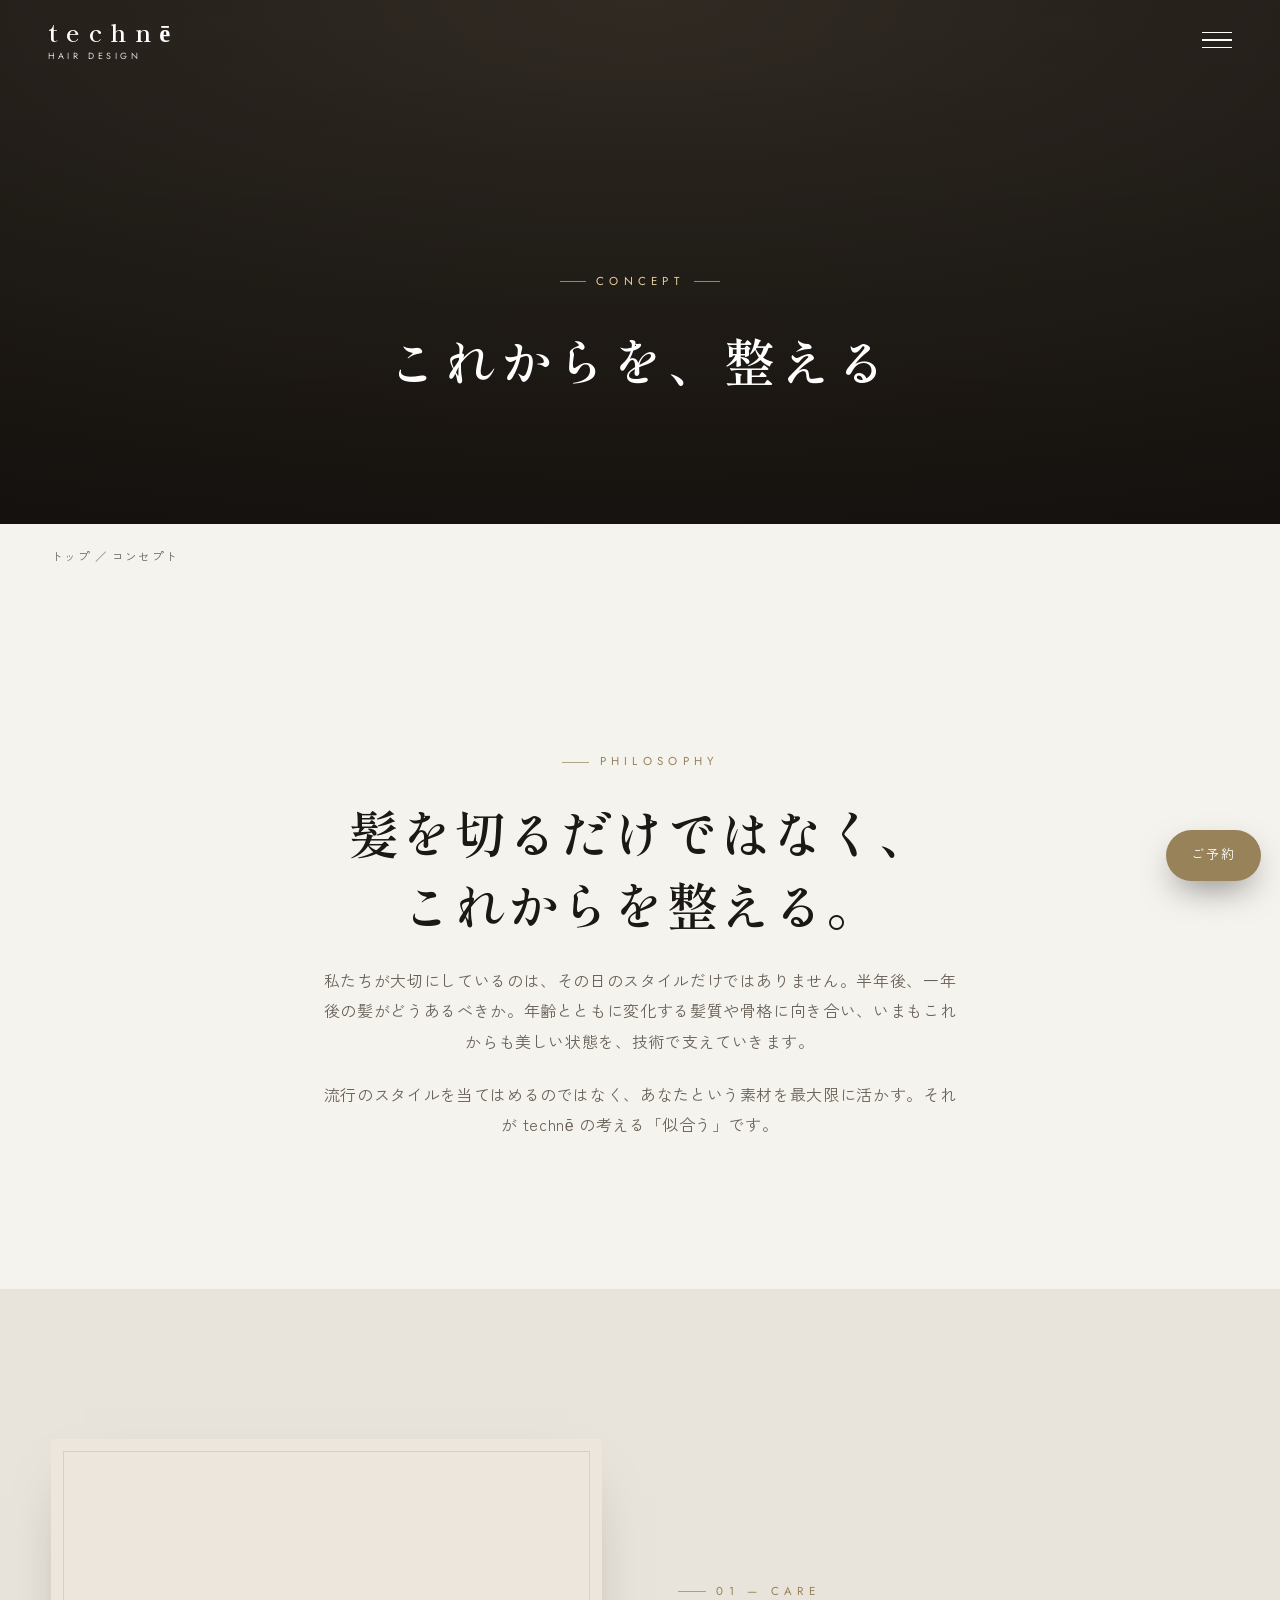
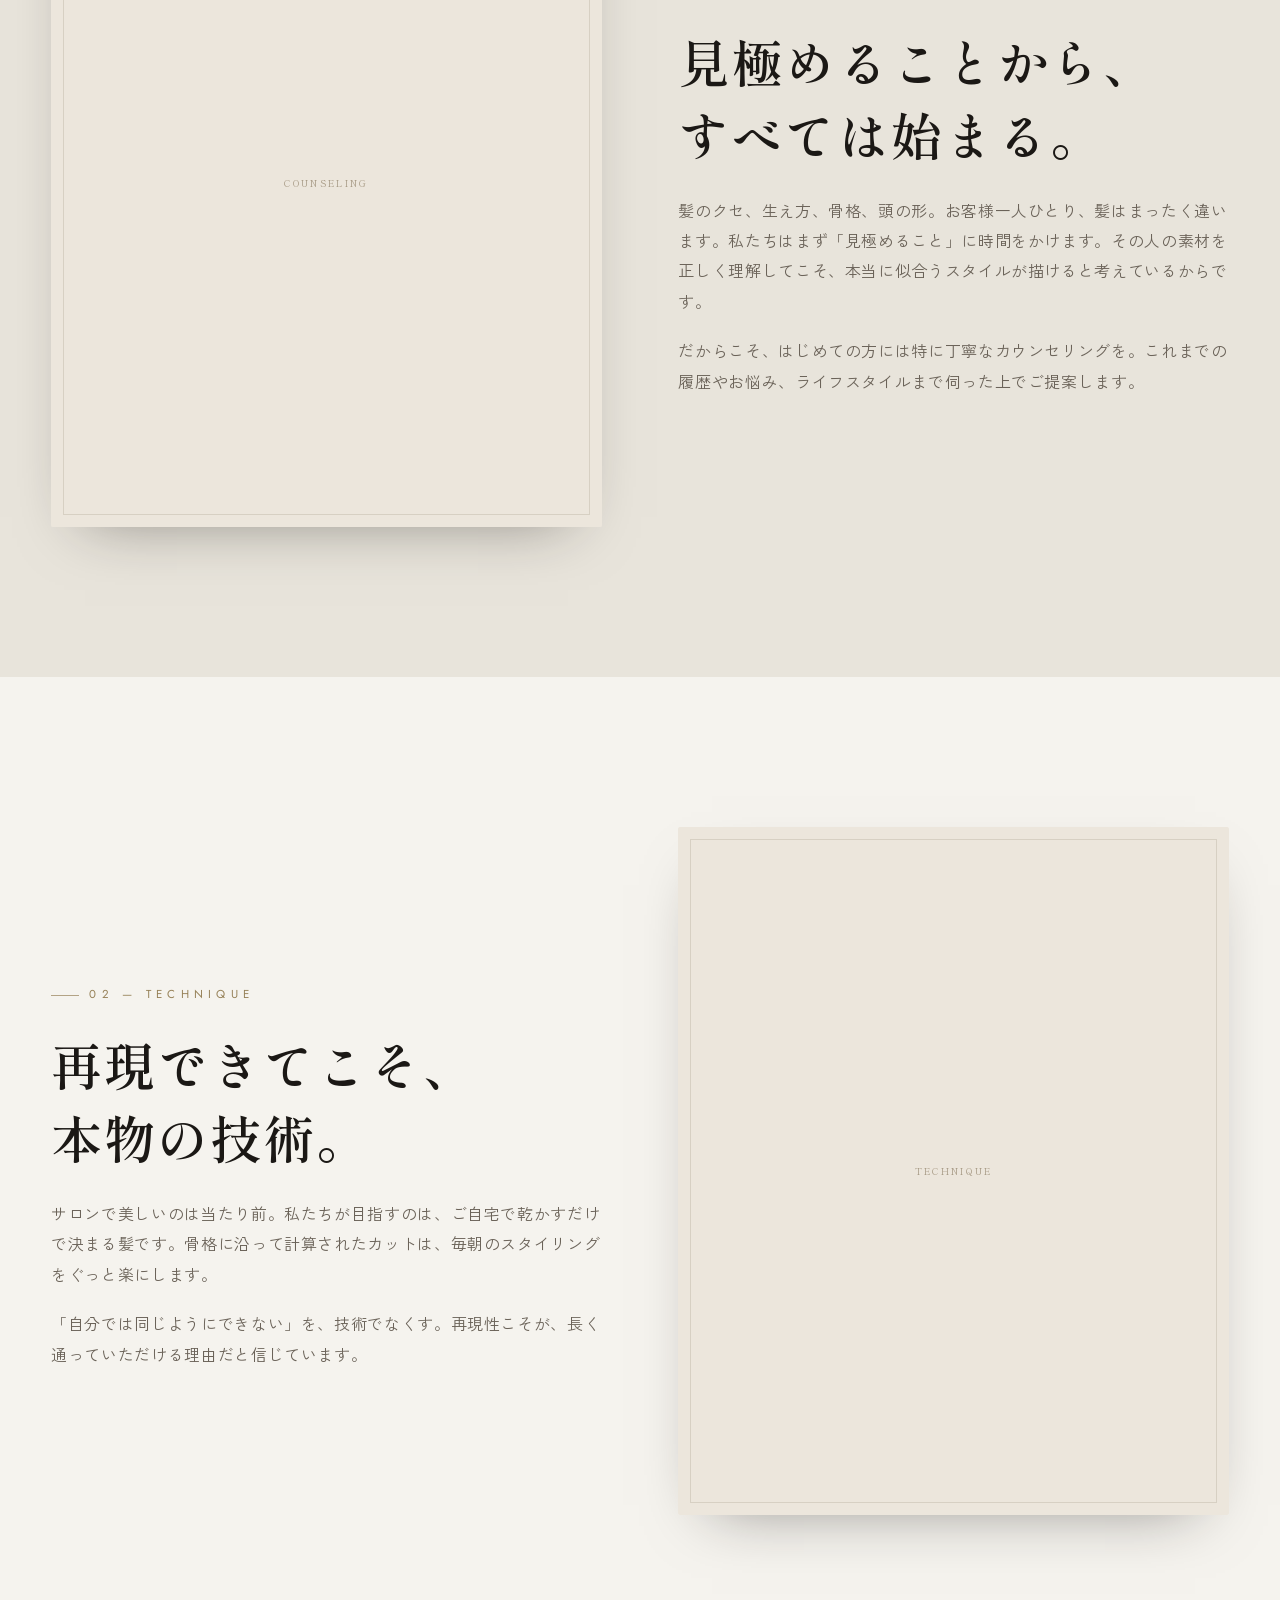
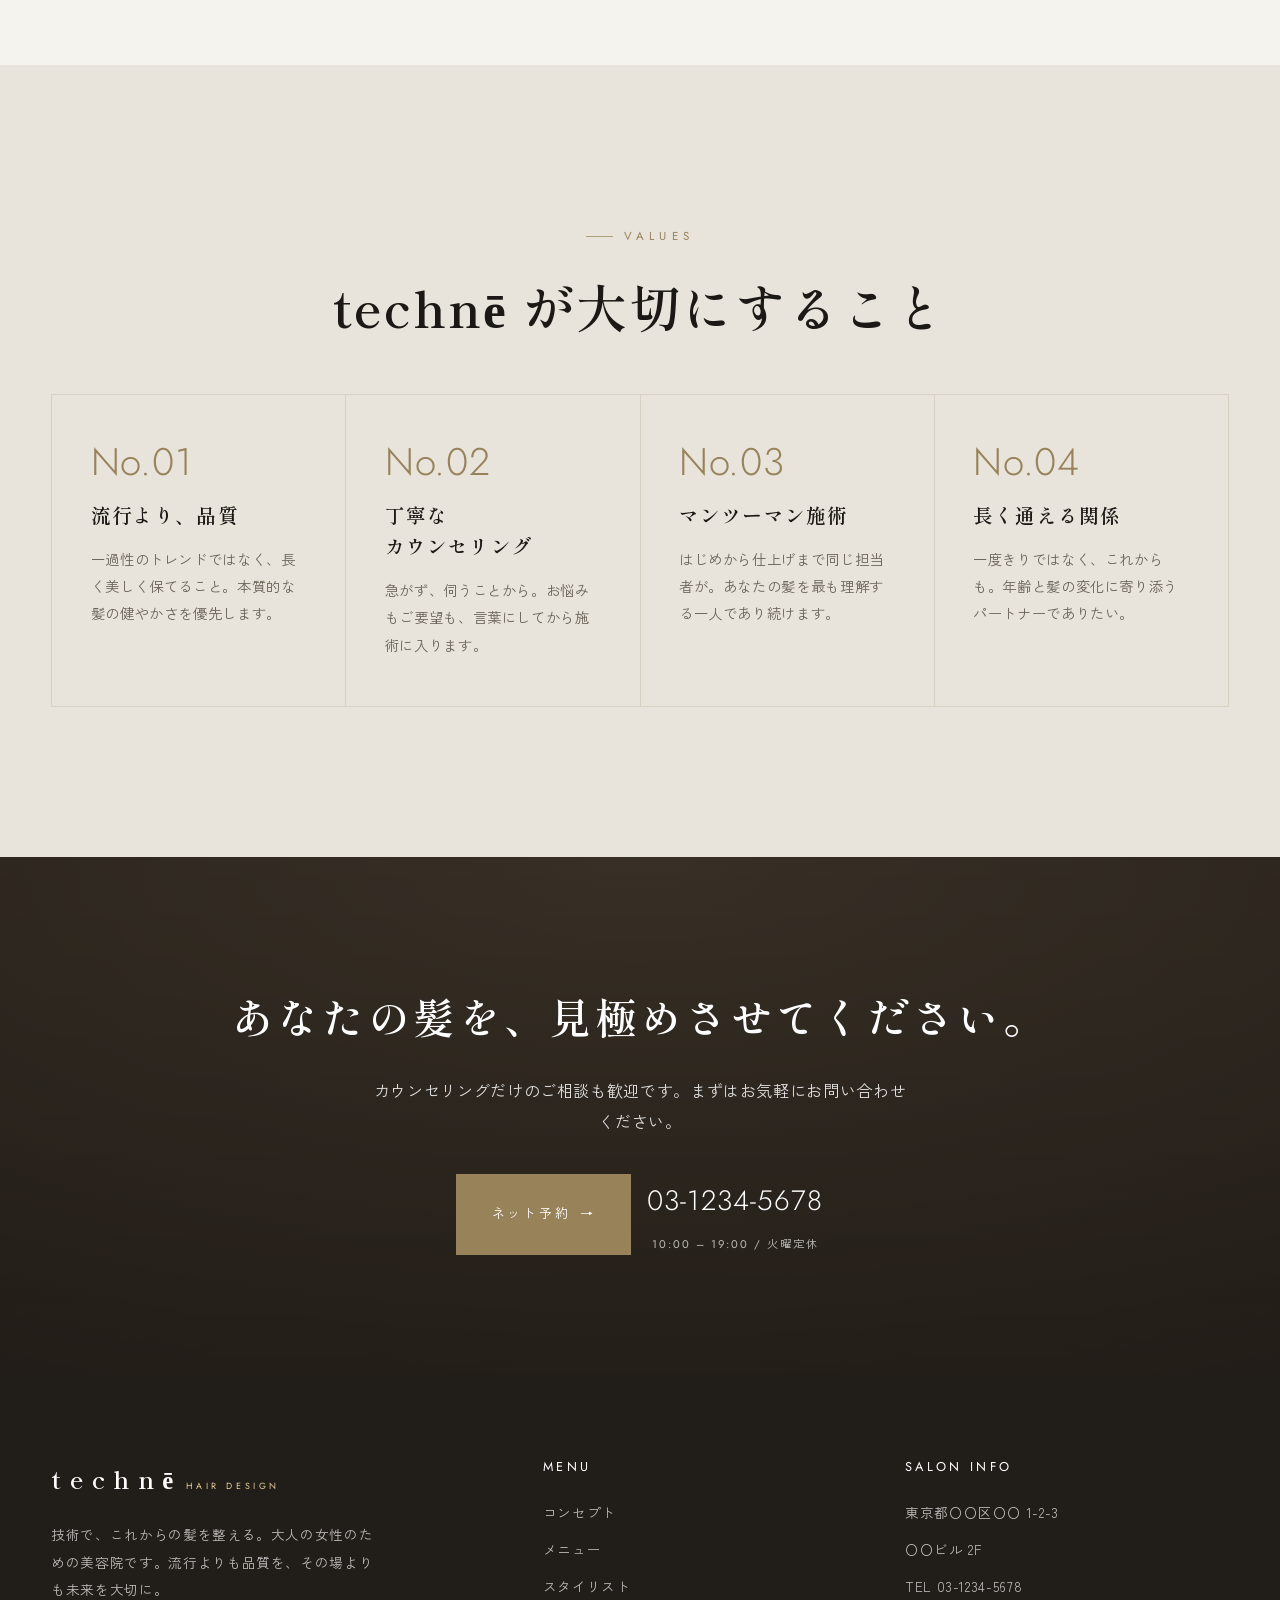
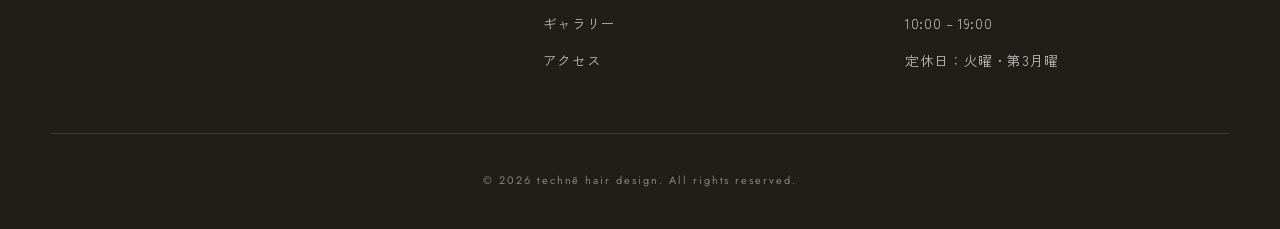
==== concept.html @ 29716462 "Initial commit: technē 美容院サイト（6ページ） - トップ/コンセプト/メニュー/スタイリスト/ギャラリー/アクセスの6ページ構成 - エディトリアル路線のデザイン（明朝×Jo" ====
<!DOCTYPE html>
<html lang="ja">
<head>
<meta charset="UTF-8">
<meta name="viewport" content="width=device-width, initial-scale=1">
<title>コンセプト｜technē</title>
<meta name="description" content="髪を切るだけではなく、これからを整える。technē（テクネ）のコンセプトと、技術で選ばれる理由をご紹介します。">
<link rel="preconnect" href="https://fonts.googleapis.com">
<link rel="preconnect" href="https://fonts.gstatic.com" crossorigin>
<link href="https://fonts.googleapis.com/css2?family=Shippori+Mincho:wght@400;500;600&family=Zen+Kaku+Gothic+New:wght@300;400;500&display=swap" rel="stylesheet">
<link rel="stylesheet" href="css/style.css">
</head>
<body>

<header class="site-header">
  <a href="index.html" class="brand">
    <span class="brand__name">technē</span>
    <span class="brand__tag">HAIR DESIGN</span>
  </a>
  <nav class="nav" aria-label="メインメニュー">
    <ul class="nav__list">
      <li><a href="index.html">トップ</a></li>
      <li><a href="concept.html" aria-current="page">コンセプト</a></li>
      <li><a href="menu.html">メニュー</a></li>
      <li><a href="stylist.html">スタイリスト</a></li>
      <li><a href="gallery.html">ギャラリー</a></li>
      <li><a href="access.html">アクセス</a></li>
    </ul>
    <a href="access.html#reserve" class="nav__reserve">ご予約</a>
  </nav>
  <button class="nav__toggle" aria-label="メニューを開く" aria-expanded="false">
    <span></span><span></span><span></span>
  </button>
</header>

<section class="page-hero">
  <div class="container">
    <span class="page-hero__en">CONCEPT</span>
    <h1>これからを、整える</h1>
  </div>
</section>
<div class="container breadcrumb"><a href="index.html">トップ</a> ／ コンセプト</div>

<!-- philosophy -->
<section class="section">
  <div class="container center" style="max-width:760px">
    <span class="eyebrow eyebrow--center">PHILOSOPHY</span>
    <h2 class="section-title">髪を切るだけではなく、<br>これからを整える。</h2>
    <p class="lead">私たちが大切にしているのは、その日のスタイルだけではありません。半年後、一年後の髪がどうあるべきか。年齢とともに変化する髪質や骨格に向き合い、いまもこれからも美しい状態を、技術で支えていきます。</p>
    <p class="lead" style="margin-top:1.4rem">流行のスタイルを当てはめるのではなく、あなたという素材を最大限に活かす。それが technē の考える「似合う」です。</p>
  </div>
</section>

<!-- split 1 -->
<section class="section section--alt">
  <div class="container split">
    <div class="split__media reveal"><div class="ph ph-2" data-label="COUNSELING"></div></div>
    <div class="split__body reveal">
      <span class="eyebrow">01 — CARE</span>
      <h2 class="section-title">見極めることから、<br>すべては始まる。</h2>
      <p class="lead">髪のクセ、生え方、骨格、頭の形。お客様一人ひとり、髪はまったく違います。私たちはまず「見極めること」に時間をかけます。その人の素材を正しく理解してこそ、本当に似合うスタイルが描けると考えているからです。</p>
      <p class="lead" style="margin-top:1.2rem">だからこそ、はじめての方には特に丁寧なカウンセリングを。これまでの履歴やお悩み、ライフスタイルまで伺った上でご提案します。</p>
    </div>
  </div>
</section>

<!-- split 2 -->
<section class="section">
  <div class="container split split--rev">
    <div class="split__media reveal"><div class="ph ph-3" data-label="TECHNIQUE"></div></div>
    <div class="split__body reveal">
      <span class="eyebrow">02 — TECHNIQUE</span>
      <h2 class="section-title">再現できてこそ、<br>本物の技術。</h2>
      <p class="lead">サロンで美しいのは当たり前。私たちが目指すのは、ご自宅で乾かすだけで決まる髪です。骨格に沿って計算されたカットは、毎朝のスタイリングをぐっと楽にします。</p>
      <p class="lead" style="margin-top:1.2rem">「自分では同じようにできない」を、技術でなくす。再現性こそが、長く通っていただける理由だと信じています。</p>
    </div>
  </div>
</section>

<!-- values -->
<section class="section section--alt">
  <div class="container center">
    <span class="eyebrow eyebrow--center">VALUES</span>
    <h2 class="section-title">technē が大切にすること</h2>
  </div>
  <div class="container">
    <div class="pillars">
      <div class="pillar reveal">
        <span class="pillar__no">No.01</span>
        <h3>流行より、品質</h3>
        <p>一過性のトレンドではなく、長く美しく保てること。本質的な髪の健やかさを優先します。</p>
      </div>
      <div class="pillar reveal">
        <span class="pillar__no">No.02</span>
        <h3>丁寧な<br>カウンセリング</h3>
        <p>急がず、伺うことから。お悩みもご要望も、言葉にしてから施術に入ります。</p>
      </div>
      <div class="pillar reveal">
        <span class="pillar__no">No.03</span>
        <h3>マンツーマン施術</h3>
        <p>はじめから仕上げまで同じ担当者が。あなたの髪を最も理解する一人であり続けます。</p>
      </div>
      <div class="pillar reveal">
        <span class="pillar__no">No.04</span>
        <h3>長く通える関係</h3>
        <p>一度きりではなく、これからも。年齢と髪の変化に寄り添うパートナーでありたい。</p>
      </div>
    </div>
  </div>
</section>

<!-- reserve band -->
<section class="reserve-band" id="reserve">
  <div class="container">
    <h2>あなたの髪を、見極めさせてください。</h2>
    <p>カウンセリングだけのご相談も歓迎です。まずはお気軽にお問い合わせください。</p>
    <div class="reserve-actions">
      <a href="access.html#reserve" class="btn btn--fill">ネット予約 <span class="arrow">→</span></a>
      <div class="reserve-tel"><span class="num">03-1234-5678</span><small>10:00 – 19:00 / 火曜定休</small></div>
    </div>
  </div>
</section>

<footer class="site-footer">
  <div class="container footer-grid">
    <div class="footer-brand">
      <span class="brand__name">technē</span>
      <span class="brand__tag">HAIR DESIGN</span>
      <p>技術で、これからの髪を整える。大人の女性のための美容院です。流行よりも品質を、その場よりも未来を大切に。</p>
    </div>
    <div class="footer-col">
      <h4>MENU</h4>
      <ul>
        <li><a href="concept.html">コンセプト</a></li>
        <li><a href="menu.html">メニュー</a></li>
        <li><a href="stylist.html">スタイリスト</a></li>
        <li><a href="gallery.html">ギャラリー</a></li>
        <li><a href="access.html">アクセス</a></li>
      </ul>
    </div>
    <div class="footer-col">
      <h4>SALON INFO</h4>
      <ul>
        <li>東京都〇〇区〇〇 1-2-3</li>
        <li>〇〇ビル 2F</li>
        <li>TEL 03-1234-5678</li>
        <li>10:00 – 19:00</li>
        <li>定休日：火曜・第3月曜</li>
      </ul>
    </div>
  </div>
  <p class="copy">© <span data-year>2026</span> technē hair design. All rights reserved.</p>
</footer>

<a href="access.html#reserve" class="fab">ご予約</a>
<script src="js/main.js"></script>
</body>
</html>
---- css/style.css ----
@charset "UTF-8";
@import url("https://fonts.googleapis.com/css2?family=Jost:wght@300;400;500&display=swap");

/* =========================================================
   technē — hair salon
   Brand: 技術で選ばれる美容院
   Direction: editorial / minimal — mono palette, photo-led
   ========================================================= */

:root {
  --bg: #f5f3ee;
  --bg-alt: #e8e4db;
  --ink: #1b1815;
  --ink-soft: #6b6359;
  --line: #d7d0c3;
  --brass: #978259;
  --brass-dark: #7d6c48;
  --white: #ffffff;
  --shadow: 0 24px 60px -34px rgba(27, 24, 21, 0.5);
  --serif: "Shippori Mincho", "Noto Serif JP", "Hiragino Mincho ProN", serif;
  --sans: "Zen Kaku Gothic New", "Noto Sans JP", "Hiragino Sans", sans-serif;
  --en: "Jost", "Zen Kaku Gothic New", sans-serif;
  --ease: cubic-bezier(0.22, 0.61, 0.36, 1);
  --maxw: 1200px;
}

* { margin: 0; padding: 0; box-sizing: border-box; }

html { scroll-behavior: smooth; -webkit-text-size-adjust: 100%; }

body {
  font-family: var(--sans);
  color: var(--ink);
  background: var(--bg);
  line-height: 1.9;
  letter-spacing: 0.04em;
  font-size: 16px;
  overflow-x: hidden;
}

img { max-width: 100%; display: block; }
a { color: inherit; text-decoration: none; }
ul { list-style: none; }

.serif { font-family: var(--serif); }

/* ---------- layout helpers ---------- */
.container { width: min(92%, var(--maxw)); margin-inline: auto; }
.section { padding: clamp(72px, 12vw, 150px) 0; }
.section--alt { background: var(--bg-alt); }
.center { text-align: center; }

.eyebrow {
  font-family: var(--en);
  font-weight: 400;
  font-size: 0.72rem;
  letter-spacing: 0.46em;
  color: var(--brass);
  text-transform: uppercase;
  display: inline-flex;
  align-items: center;
  gap: 0.9em;
  margin-bottom: 1.4rem;
}
.eyebrow::before {
  content: "";
  width: 2.4em; height: 1px;
  background: var(--brass);
  opacity: 0.7;
}
.eyebrow--center { display: inline-flex; justify-content: center; }

.section-title {
  font-family: var(--serif);
  font-weight: 600;
  font-size: clamp(1.9rem, 4.6vw, 3.2rem);
  line-height: 1.42;
  letter-spacing: 0.04em;
  margin-bottom: 1.5rem;
}
.lead {
  color: var(--ink-soft);
  font-size: 1rem;
  max-width: 40em;
}
.center .lead { margin-inline: auto; }

/* ---------- buttons ---------- */
.btn {
  display: inline-flex;
  align-items: center;
  gap: 0.7em;
  font-family: var(--en);
  font-weight: 400;
  font-size: 0.82rem;
  letter-spacing: 0.22em;
  text-transform: uppercase;
  padding: 1.15em 2.6em;
  border: 1px solid var(--ink);
  background: transparent;
  color: var(--ink);
  transition: all 0.45s var(--ease);
  cursor: pointer;
}
.btn:hover { background: var(--ink); color: var(--bg); }
.btn--fill { background: var(--brass); border-color: var(--brass); color: #fff; }
.btn--fill:hover { background: var(--brass-dark); border-color: var(--brass-dark); color: #fff; }
.btn--light { border-color: rgba(255,255,255,.6); color: #fff; }
.btn--light:hover { background: #fff; color: var(--ink); border-color: #fff; }
.btn .arrow { transition: transform 0.4s var(--ease); }
.btn:hover .arrow { transform: translateX(4px); }

/* ---------- header ---------- */
.site-header {
  position: fixed;
  inset: 0 0 auto 0;
  z-index: 100;
  display: flex;
  align-items: center;
  justify-content: space-between;
  padding: 1.2rem clamp(1.2rem, 4vw, 3rem);
  transition: background 0.5s var(--ease), padding 0.5s var(--ease), box-shadow 0.5s var(--ease);
}
.site-header.scrolled {
  background: rgba(250, 248, 244, 0.92);
  backdrop-filter: blur(10px);
  padding-block: 0.85rem;
  box-shadow: 0 1px 0 var(--line);
}
.brand { display: flex; flex-direction: column; line-height: 1; }
.brand__name {
  font-family: var(--serif);
  font-weight: 600;
  font-size: 1.55rem;
  letter-spacing: 0.34em;
  color: var(--ink);
}
.brand__tag {
  font-family: var(--en);
  font-size: 0.56rem;
  letter-spacing: 0.4em;
  color: var(--brass);
  margin-top: 0.5rem;
}
/* light variant over hero */
.site-header:not(.scrolled) .brand__name { color: #fff; }
.site-header:not(.scrolled) .brand__tag { color: rgba(255,255,255,.85); }
.site-header:not(.scrolled) .nav__toggle:not(.is-open) span { background: #fff; }

/* ---- slide-in drawer (all viewports) ---- */
.nav {
  position: fixed;
  top: 0; right: 0;
  width: min(440px, 88vw);
  height: 100svh;
  background: #16120e;
  color: #fff;
  display: flex;
  flex-direction: column;
  justify-content: center;
  gap: 2.4rem;
  padding: clamp(3rem, 7vh, 5rem) clamp(2rem, 5vw, 3.6rem);
  transform: translateX(100%);
  transition: transform 0.6s var(--ease);
  z-index: 110;
  overflow-y: auto;
}
.nav.is-open { transform: none; }
.nav::before {
  content: "MENU";
  font-family: var(--en);
  font-size: 0.66rem;
  letter-spacing: 0.46em;
  color: var(--brass);
  padding-left: 0.2rem;
}

.nav__list { display: flex; flex-direction: column; gap: 0.4rem; counter-reset: navi; }
.nav .nav__list a {
  color: rgba(255,255,255,.9);
  font-family: var(--serif);
  font-weight: 500;
  font-size: 1.45rem;
  letter-spacing: 0.12em;
  padding: 0.6rem 0.2rem;
  display: flex;
  align-items: baseline;
  gap: 1.1rem;
  border-bottom: 1px solid rgba(255,255,255,.1);
  transition: color 0.35s var(--ease), padding-left 0.35s var(--ease);
}
.nav .nav__list a::before {
  counter-increment: navi;
  content: "0" counter(navi);
  font-family: var(--en);
  font-weight: 300;
  font-size: 0.78rem;
  letter-spacing: 0.1em;
  color: var(--brass);
}
.nav .nav__list a:hover,
.nav .nav__list a[aria-current="page"] { color: #e6cf9b; padding-left: 0.7rem; }

.nav__reserve {
  font-family: var(--en);
  font-size: 0.82rem;
  letter-spacing: 0.22em;
  text-transform: uppercase;
  text-align: center;
  background: var(--brass);
  color: #fff !important;
  padding: 1.1em 1.6em;
  border-radius: 2px;
  margin-top: 1rem;
  transition: background 0.4s var(--ease);
}
.nav__reserve:hover { background: var(--brass-dark); }

.nav__toggle {
  display: flex;
  flex-direction: column;
  justify-content: center;
  gap: 6px;
  width: 30px;
  height: 22px;
  background: none;
  border: 0;
  cursor: pointer;
  z-index: 120;
}
.nav__toggle span {
  height: 1.5px;
  width: 100%;
  background: var(--ink);
  transition: transform 0.45s var(--ease), opacity 0.3s;
}
.nav__toggle.is-open span { background: #fff; }
.nav__toggle.is-open span:nth-child(1) { transform: translateY(7.5px) rotate(45deg); }
.nav__toggle.is-open span:nth-child(2) { opacity: 0; }
.nav__toggle.is-open span:nth-child(3) { transform: translateY(-7.5px) rotate(-45deg); }

/* drawer backdrop (created by JS) */
.nav-overlay {
  position: fixed;
  inset: 0;
  background: rgba(18,15,12,.55);
  backdrop-filter: blur(2px);
  opacity: 0;
  visibility: hidden;
  transition: opacity 0.5s var(--ease), visibility 0.5s;
  z-index: 95;
}
.nav-overlay.is-open { opacity: 1; visibility: visible; }

/* ---------- hero ---------- */
.hero {
  position: relative;
  min-height: 100svh;
  display: flex;
  align-items: center;
  color: #fff;
  background: #16120e;
  overflow: hidden;
}
/* photo layer — trimmed to the subject & colour-graded to match the brand */
.hero__media {
  position: absolute;
  inset: 0;
  z-index: 0;
  background-image: url("../images/hero.png");
  background-size: cover;
  background-position: 72% 22%;
  background-repeat: no-repeat;
  filter: saturate(0.82) contrast(1.03) brightness(0.95) sepia(0.12);
}
/* legibility + warmth scrim (darker on the left where the copy sits) */
.hero::after {
  content: "";
  position: absolute; inset: 0;
  z-index: 1;
  pointer-events: none;
  background:
    linear-gradient(96deg, rgba(18,15,12,.9) 0%, rgba(18,15,12,.62) 30%, rgba(18,15,12,.14) 58%, rgba(18,15,12,.42) 100%),
    linear-gradient(180deg, rgba(18,15,12,.45) 0%, rgba(18,15,12,0) 30%, rgba(18,15,12,.55) 100%),
    linear-gradient(0deg, rgba(120,96,58,.18), rgba(120,96,58,.18));
}
/* oversized editorial wordmark */
.hero::before {
  content: "TECHNĒ";
  position: absolute;
  right: -0.06em; bottom: -0.18em;
  font-family: var(--en);
  font-weight: 300;
  font-size: clamp(6rem, 23vw, 22rem);
  line-height: 0.8;
  letter-spacing: 0.02em;
  color: rgba(255,255,255,.05);
  pointer-events: none;
  z-index: 1;
}
.hero__inner { position: relative; z-index: 2; padding-top: 6rem; }
.hero__eyebrow, .hero h1, .hero__sub, .hero__cta { max-width: 620px; }
.hero__eyebrow {
  font-family: var(--en);
  letter-spacing: 0.46em;
  font-size: 0.72rem;
  text-transform: uppercase;
  color: rgba(255,255,255,.85);
  margin-bottom: 2rem;
  display: inline-flex;
  align-items: center;
  gap: 0.9em;
}
.hero__eyebrow::before {
  content: ""; width: 2.6em; height: 1px;
  background: rgba(230,207,155,.8);
}
.hero h1 {
  font-family: var(--serif);
  font-weight: 600;
  font-size: clamp(2.1rem, 5.4vw, 3.9rem);
  line-height: 1.42;
  letter-spacing: 0.04em;
}
.hero h1 .accent { color: #e6cf9b; }
.hero__sub {
  margin-top: 2rem;
  max-width: 32em;
  font-size: clamp(0.95rem, 2vw, 1.05rem);
  color: rgba(255,255,255,.88);
}
.hero__cta { margin-top: 2.8rem; display: flex; gap: 1rem; flex-wrap: wrap; }
.hero__scroll {
  position: absolute;
  left: 50%; bottom: 2rem;
  transform: translateX(-50%);
  z-index: 2;
  font-family: var(--en);
  font-size: 0.6rem;
  letter-spacing: 0.32em;
  color: rgba(255,255,255,.8);
  writing-mode: vertical-rl;
}
.hero__scroll::after {
  content: ""; display: block;
  width: 1px; height: 48px;
  margin: 12px auto 0;
  background: linear-gradient(rgba(255,255,255,.8), transparent);
  animation: scrolldrop 2.2s var(--ease) infinite;
}
@keyframes scrolldrop { 0%{transform:scaleY(0);transform-origin:top} 45%{transform:scaleY(1);transform-origin:top} 55%{transform:scaleY(1);transform-origin:bottom} 100%{transform:scaleY(0);transform-origin:bottom} }

/* ---------- page header (sub pages) ---------- */
.page-hero {
  position: relative;
  padding: clamp(160px, 22vw, 260px) 0 clamp(64px, 9vw, 120px);
  color: #fff;
  text-align: center;
  overflow: hidden;
  background:
    linear-gradient(rgba(18,15,12,.5), rgba(18,15,12,.58)),
    radial-gradient(130% 110% at 50% 0%, #4f463a 0%, #2c2620 60%, #16120e 100%);
}
/* faint oversized echo of the page label */
.page-hero__en {
  font-family: var(--en);
  letter-spacing: 0.46em;
  font-size: 0.72rem;
  text-transform: uppercase;
  color: #e6cf9b;
  display: inline-flex;
  align-items: center;
  gap: 0.9em;
  margin-bottom: 1.2rem;
}
.page-hero__en::before, .page-hero__en::after {
  content: ""; width: 2.2em; height: 1px;
  background: rgba(230,207,155,.6);
}
.page-hero h1 {
  font-family: var(--serif);
  font-weight: 600;
  font-size: clamp(2rem, 5vw, 3.2rem);
  letter-spacing: 0.1em;
  position: relative;
  z-index: 1;
}
.breadcrumb {
  font-size: 0.72rem;
  letter-spacing: 0.1em;
  color: var(--ink-soft);
  padding: 1.4rem 0;
}
.breadcrumb a:hover { color: var(--brass); }

/* ---------- intro split (top) ---------- */
.split {
  display: grid;
  grid-template-columns: 1fr 1fr;
  gap: clamp(2rem, 6vw, 6rem);
  align-items: center;
}
.split--rev .split__media { order: 2; }
.split__media {
  position: relative;
  aspect-ratio: 4 / 5;
  border-radius: 2px;
  overflow: hidden;
  box-shadow: var(--shadow);
}
.split__body p + p { margin-top: 1.2rem; }

/* photo placeholders — empty slots, replace background-image with real photo later */
.ph {
  width: 100%; height: 100%;
  background-size: cover;
  background-position: center;
  background-color: #ece6dc;
  position: relative;
  display: flex; align-items: center; justify-content: center;
}
/* corner-frame guide so empty slots read as "photo goes here" */
.ph::before {
  content: "";
  position: absolute; inset: 12px;
  border: 1px solid var(--line);
}
.ph::after {
  content: attr(data-label);
  font-size: 0.6rem;
  letter-spacing: 0.24em;
  color: #a89b86;
  font-family: var(--serif);
}
/* gallery / dark-context placeholders read a touch deeper */
.ph-1, .ph-4, .ph-6 { background-color: #e4ddd1; }
.ph-2, .ph-3, .ph-5 { background-color: #ece6dc; }

/* a slot holding a real photo — hide the empty-slot guides */
.ph--photo::before, .ph--photo::after { display: none; }

/* ---------- strengths / pillars ---------- */
.pillars {
  display: grid;
  grid-template-columns: repeat(auto-fit, minmax(230px, 1fr));
  gap: 1px;
  background: var(--line);
  border: 1px solid var(--line);
  margin-top: 3.2rem;
}
.pillar {
  background: var(--bg);
  padding: clamp(2rem, 4vw, 3rem) clamp(1.5rem, 3vw, 2.4rem);
  transition: background 0.4s var(--ease);
}
.section--alt .pillar { background: var(--bg-alt); }
.pillar:hover { background: var(--white); }
.pillar__no {
  font-family: var(--en);
  font-weight: 300;
  font-size: 2.4rem;
  letter-spacing: 0.02em;
  color: var(--brass);
  line-height: 1;
  display: block;
}
.pillar h3 {
  font-family: var(--serif);
  font-weight: 600;
  font-size: 1.22rem;
  letter-spacing: 0.06em;
  margin: 1.1rem 0 0.9rem;
  line-height: 1.6;
}
.pillar p { font-size: 0.9rem; color: var(--ink-soft); }

/* ---------- feature checklist ---------- */
.checklist {
  display: grid;
  grid-template-columns: repeat(auto-fit, minmax(240px, 1fr));
  gap: 1.2rem 2.4rem;
  margin-top: 2.6rem;
}
.checklist li {
  display: flex;
  gap: 0.9rem;
  align-items: flex-start;
  padding-bottom: 1.2rem;
  border-bottom: 1px solid var(--line);
  font-size: 0.95rem;
}
.checklist li::before {
  content: "—";
  color: var(--brass);
  font-family: var(--serif);
}

/* ---------- menu ---------- */
.menu-group { margin-top: 3.4rem; }
.menu-group__head {
  display: flex;
  align-items: baseline;
  gap: 1rem;
  border-bottom: 1px solid var(--ink);
  padding-bottom: 0.9rem;
  margin-bottom: 0.5rem;
}
.menu-group__head h3 {
  font-family: var(--serif);
  font-weight: 500;
  font-size: 1.4rem;
  letter-spacing: 0.08em;
}
.menu-group__head .en {
  font-family: var(--en);
  font-size: 0.72rem;
  letter-spacing: 0.32em;
  text-transform: uppercase;
  color: var(--brass);
}
.menu-row {
  display: grid;
  grid-template-columns: 1fr auto;
  gap: 1rem 2rem;
  align-items: baseline;
  padding: 1.3rem 0;
  border-bottom: 1px solid var(--line);
}
.menu-row__name { font-family: var(--serif); font-size: 1.05rem; }
.menu-row__desc { font-size: 0.85rem; color: var(--ink-soft); margin-top: 0.3rem; }
.menu-row__price { font-family: var(--serif); font-size: 1.05rem; white-space: nowrap; }
.menu-row__price small { font-size: 0.7rem; color: var(--ink-soft); }
.menu-note { margin-top: 2rem; font-size: 0.8rem; color: var(--ink-soft); }

/* ---------- stylists ---------- */
.stylist-grid {
  display: grid;
  grid-template-columns: repeat(auto-fit, minmax(260px, 1fr));
  gap: clamp(2rem, 4vw, 3.4rem);
  margin-top: 3.4rem;
}
.stylist-card__media {
  aspect-ratio: 3 / 4;
  overflow: hidden;
  border-radius: 2px;
  box-shadow: var(--shadow);
}
.stylist-card__media .ph { transition: transform 0.8s var(--ease); }
.stylist-card:hover .ph { transform: scale(1.05); }
.stylist-card__role {
  font-family: var(--en);
  font-size: 0.68rem;
  letter-spacing: 0.26em;
  text-transform: uppercase;
  color: var(--brass);
  margin: 1.5rem 0 0.5rem;
}
.stylist-card__name {
  font-family: var(--serif);
  font-weight: 600;
  font-size: 1.35rem;
  letter-spacing: 0.06em;
}
.stylist-card__name span { font-family: var(--en); font-size: 0.72rem; color: var(--ink-soft); margin-left: 0.7rem; letter-spacing: 0.16em; }
.stylist-card__bio { font-size: 0.88rem; color: var(--ink-soft); margin-top: 0.9rem; }
.tags { display: flex; flex-wrap: wrap; gap: 0.5rem; margin-top: 1rem; }
.tag {
  font-size: 0.68rem;
  letter-spacing: 0.08em;
  padding: 0.35em 0.9em;
  border: 1px solid var(--line);
  color: var(--ink-soft);
  border-radius: 2px;
}

/* ---------- gallery ---------- */
.gallery-filter {
  display: flex;
  gap: 0.6rem;
  flex-wrap: wrap;
  justify-content: center;
  margin-top: 2.6rem;
}
.gallery-filter button {
  font-family: var(--serif);
  font-size: 0.8rem;
  letter-spacing: 0.14em;
  background: none;
  border: 1px solid var(--line);
  color: var(--ink-soft);
  padding: 0.6em 1.5em;
  border-radius: 2px;
  cursor: pointer;
  transition: all 0.35s var(--ease);
}
.gallery-filter button.is-active,
.gallery-filter button:hover { background: var(--ink); color: var(--bg); border-color: var(--ink); }
.gallery-grid {
  display: grid;
  grid-template-columns: repeat(4, 1fr);
  gap: 1rem;
  margin-top: 3rem;
}
.gallery-item {
  aspect-ratio: 3 / 4;
  overflow: hidden;
  border-radius: 2px;
  position: relative;
}
.gallery-item .ph { transition: transform 0.8s var(--ease); }
.gallery-item:hover .ph { transform: scale(1.07); }
.gallery-item__cap {
  position: absolute;
  inset: auto 0 0 0;
  padding: 1.6rem 1rem 0.9rem;
  background: linear-gradient(transparent, rgba(28,24,20,.7));
  color: #fff;
  font-family: var(--serif);
  font-size: 0.8rem;
  letter-spacing: 0.1em;
  opacity: 0;
  transform: translateY(8px);
  transition: all 0.45s var(--ease);
}
.gallery-item:hover .gallery-item__cap { opacity: 1; transform: none; }

/* ---------- voice / testimonials ---------- */
.voice-grid {
  display: grid;
  grid-template-columns: repeat(auto-fit, minmax(280px, 1fr));
  gap: 1.6rem;
  margin-top: 3.2rem;
}
.voice-card {
  background: var(--white);
  border: 1px solid var(--line);
  padding: clamp(1.8rem, 3vw, 2.6rem);
  border-radius: 2px;
  position: relative;
}
.section--alt .voice-card { background: var(--bg); }
.voice-card__mark {
  font-family: var(--serif);
  font-size: 3rem;
  line-height: 1;
  color: var(--brass);
  opacity: 0.4;
}
.voice-card__text { font-size: 0.95rem; margin: 0.6rem 0 1.4rem; }
.voice-card__meta {
  font-size: 0.78rem;
  letter-spacing: 0.08em;
  color: var(--ink-soft);
  border-top: 1px solid var(--line);
  padding-top: 1rem;
}
.voice-card__meta strong { font-family: var(--serif); font-weight: 500; color: var(--ink); }

/* ---------- access ---------- */
.access-grid {
  display: grid;
  grid-template-columns: 1.1fr 0.9fr;
  gap: clamp(2rem, 5vw, 4rem);
  align-items: start;
}
.info-table { width: 100%; border-top: 1px solid var(--line); }
.info-table th, .info-table td {
  text-align: left;
  padding: 1.2rem 0.4rem;
  border-bottom: 1px solid var(--line);
  vertical-align: top;
  font-size: 0.92rem;
}
.info-table th {
  font-family: var(--serif);
  font-weight: 500;
  width: 7.5em;
  color: var(--ink);
  letter-spacing: 0.08em;
}
.map-frame {
  width: 100%;
  aspect-ratio: 4 / 3;
  border: 0;
  border-radius: 2px;
  filter: grayscale(0.4) contrast(0.95);
  box-shadow: var(--shadow);
}

/* ---------- reservation block ---------- */
.reserve-band {
  position: relative;
  color: #fff;
  text-align: center;
  padding: clamp(64px, 10vw, 120px) 0;
  background:
    linear-gradient(rgba(28,24,20,.65), rgba(28,24,20,.7)),
    radial-gradient(120% 120% at 50% 0%, #6b5b46, #2a241d);
}
.reserve-band h2 {
  font-family: var(--serif);
  font-weight: 600;
  font-size: clamp(1.7rem, 4vw, 2.6rem);
  letter-spacing: 0.08em;
  margin-bottom: 1.2rem;
}
.reserve-band p { color: rgba(255,255,255,.85); max-width: 34em; margin: 0 auto 2.4rem; }
.reserve-actions { display: flex; gap: 1rem; justify-content: center; flex-wrap: wrap; }
.reserve-tel {
  font-family: var(--serif);
  letter-spacing: 0.1em;
}
.reserve-tel .num { font-family: var(--en); font-weight: 300; font-size: 1.75rem; letter-spacing: 0.04em; }
.reserve-tel small { display: block; font-family: var(--en); font-size: 0.7rem; color: rgba(255,255,255,.7); letter-spacing: 0.18em; margin-top: 0.4rem; }

/* steps */
.steps {
  display: grid;
  grid-template-columns: repeat(auto-fit, minmax(180px, 1fr));
  gap: 1.5rem;
  margin-top: 3rem;
  counter-reset: step;
}
.step {
  padding: 2rem 1.6rem;
  border: 1px solid var(--line);
  border-radius: 2px;
  position: relative;
}
.step::before {
  counter-increment: step;
  content: "0" counter(step);
  font-family: var(--en);
  font-weight: 300;
  font-size: 2.2rem;
  letter-spacing: 0.02em;
  color: var(--brass);
  display: block;
  line-height: 1;
  margin-bottom: 0.3rem;
}
.step h3 { font-family: var(--serif); font-weight: 500; font-size: 1.1rem; margin: 0.6rem 0; }
.step p { font-size: 0.85rem; color: var(--ink-soft); }

/* ---------- footer ---------- */
.site-footer {
  background: #211d18;
  color: rgba(255,255,255,.7);
  padding: clamp(48px, 7vw, 80px) 0 2.4rem;
  font-size: 0.85rem;
}
.footer-grid {
  display: grid;
  grid-template-columns: 1.4fr 1fr 1fr;
  gap: 2.4rem;
  padding-bottom: 3rem;
  border-bottom: 1px solid rgba(255,255,255,.12);
}
.footer-brand .brand__name { color: #fff; }
.footer-brand .brand__tag { color: #e6cf9b; }
.footer-brand p { margin-top: 1.2rem; max-width: 24em; line-height: 2; }
.footer-col h4 {
  font-family: var(--en);
  font-weight: 400;
  color: #fff;
  font-size: 0.8rem;
  letter-spacing: 0.26em;
  text-transform: uppercase;
  margin-bottom: 1.3rem;
}
.footer-col li { margin-bottom: 0.7rem; }
.footer-col a:hover { color: #e6cf9b; }
.copy {
  text-align: center;
  font-family: var(--en);
  font-size: 0.68rem;
  letter-spacing: 0.18em;
  padding-top: 2.2rem;
  color: rgba(255,255,255,.45);
}

/* ---------- floating reserve (mobile) ---------- */
.fab {
  position: fixed;
  right: 1.2rem; bottom: 1.2rem;
  z-index: 90;
  display: inline-block;
  background: var(--brass);
  color: #fff;
  font-family: var(--en);
  letter-spacing: 0.16em;
  font-size: 0.82rem;
  padding: 1em 1.9em;
  border-radius: 100px;
  box-shadow: 0 14px 34px -10px rgba(0,0,0,.5);
  transition: background 0.4s var(--ease), transform 0.4s var(--ease);
}
.fab:hover { background: var(--brass-dark); transform: translateY(-2px); }

/* ---------- reveal anim ---------- */
.reveal { opacity: 0; transform: translateY(28px); transition: opacity 0.9s var(--ease), transform 0.9s var(--ease); }
.reveal.is-in { opacity: 1; transform: none; }

/* =========================================================
   responsive
   ========================================================= */
@media (max-width: 1000px) {
  .gallery-grid:not(.gallery-grid--teaser) { grid-template-columns: repeat(3, 1fr); }
}
@media (max-width: 880px) {
  .split, .access-grid { grid-template-columns: 1fr; }
  .split--rev .split__media { order: 0; }
  .split__media { aspect-ratio: 4 / 3; }
  .gallery-grid--teaser { grid-template-columns: repeat(2, 1fr); }
}
@media (max-width: 640px) {
  .gallery-grid { grid-template-columns: repeat(2, 1fr); }
}

@media (max-width: 560px) {
  body { font-size: 15px; }
  .footer-grid { grid-template-columns: 1fr; gap: 1.8rem; }
  .menu-row { grid-template-columns: 1fr; }
  .menu-row__price { justify-self: start; }
  .hero__cta .btn { width: 100%; justify-content: center; }
}

@media (prefers-reduced-motion: reduce) {
  * { animation: none !important; transition: none !important; }
  .reveal { opacity: 1; transform: none; }
}
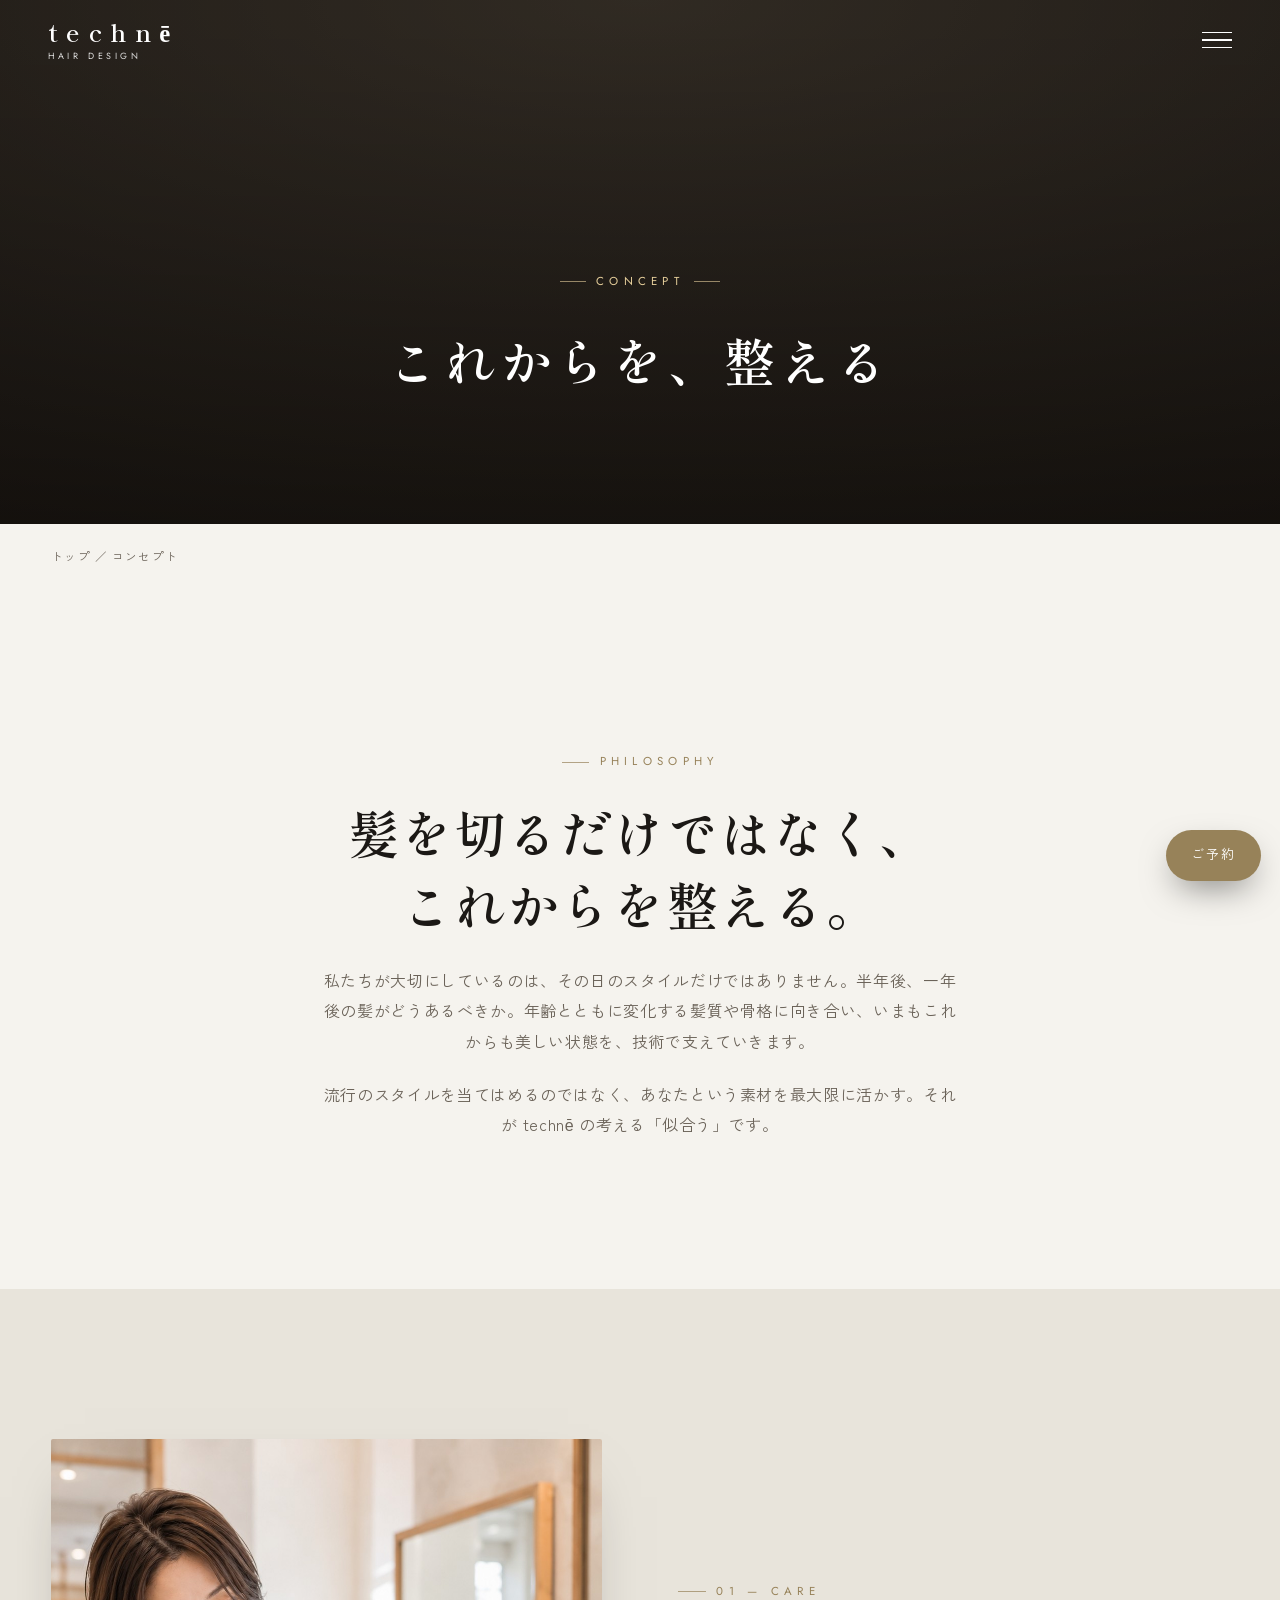
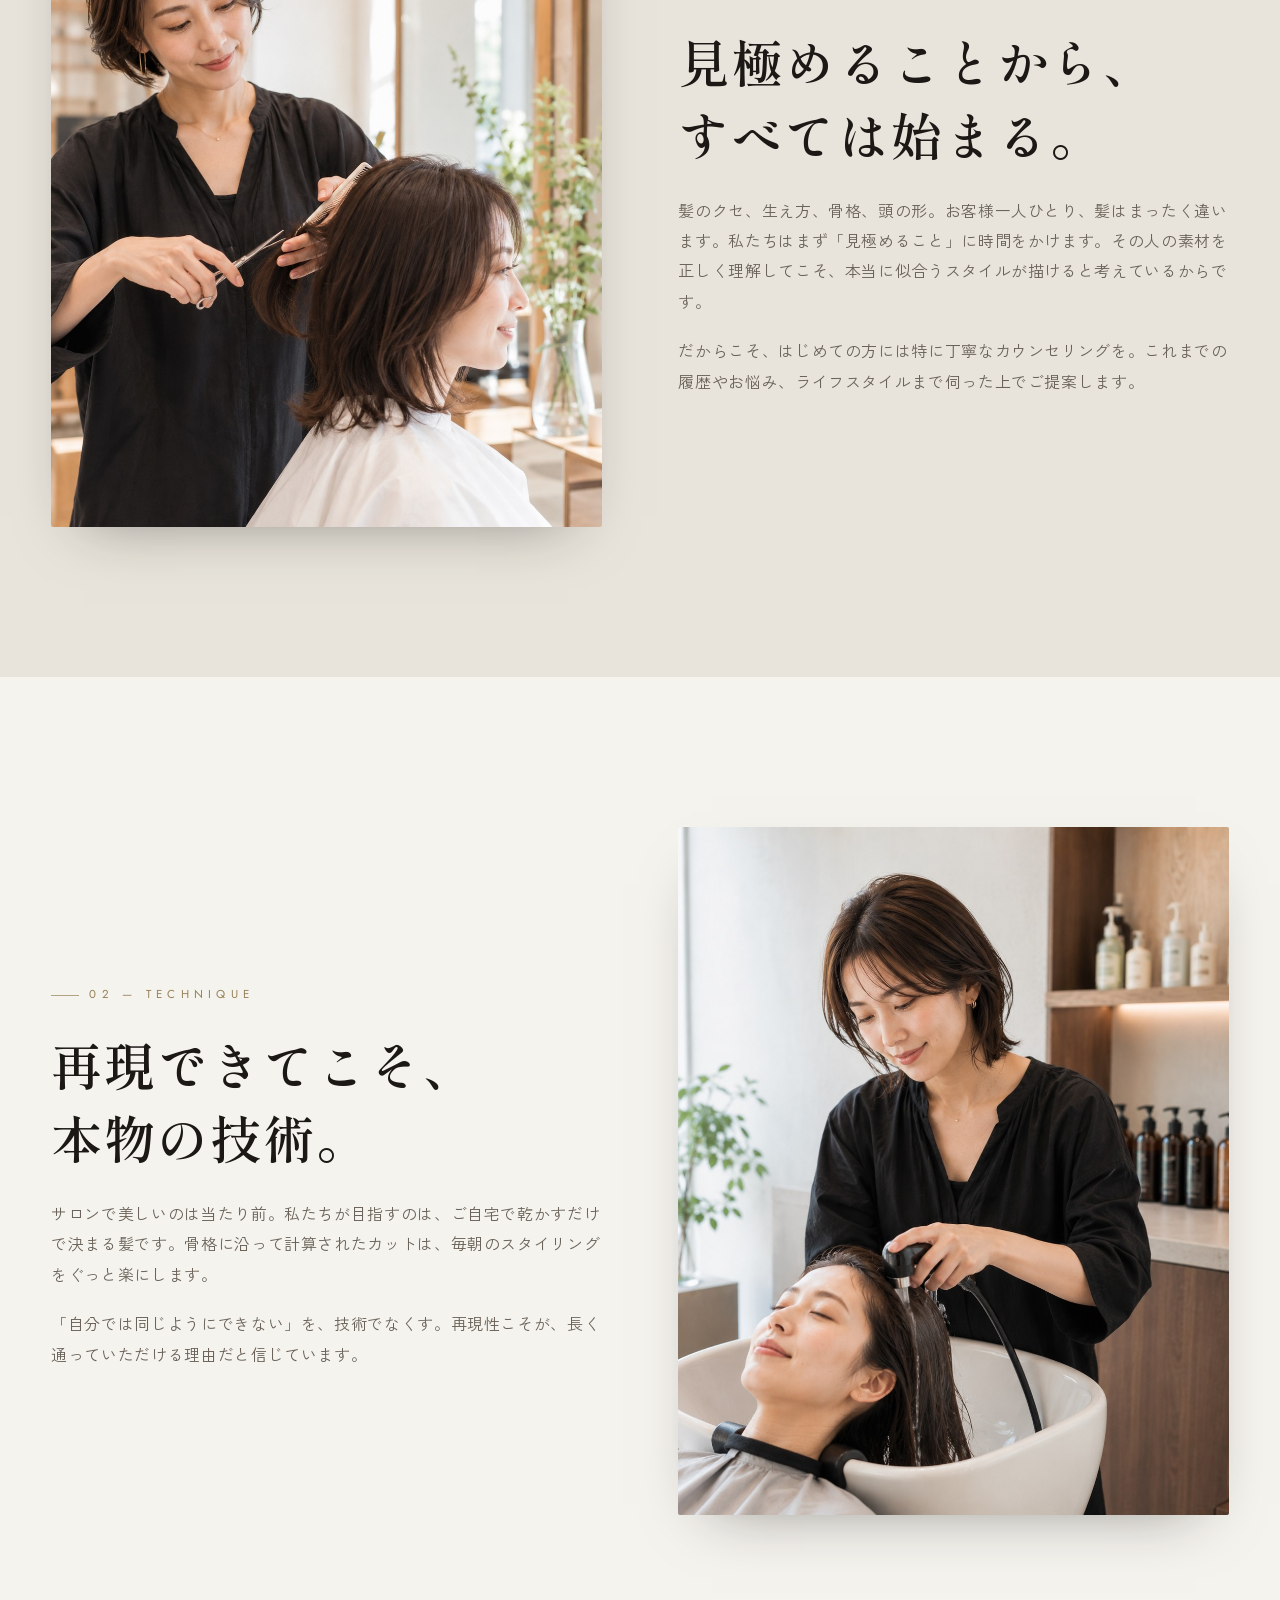
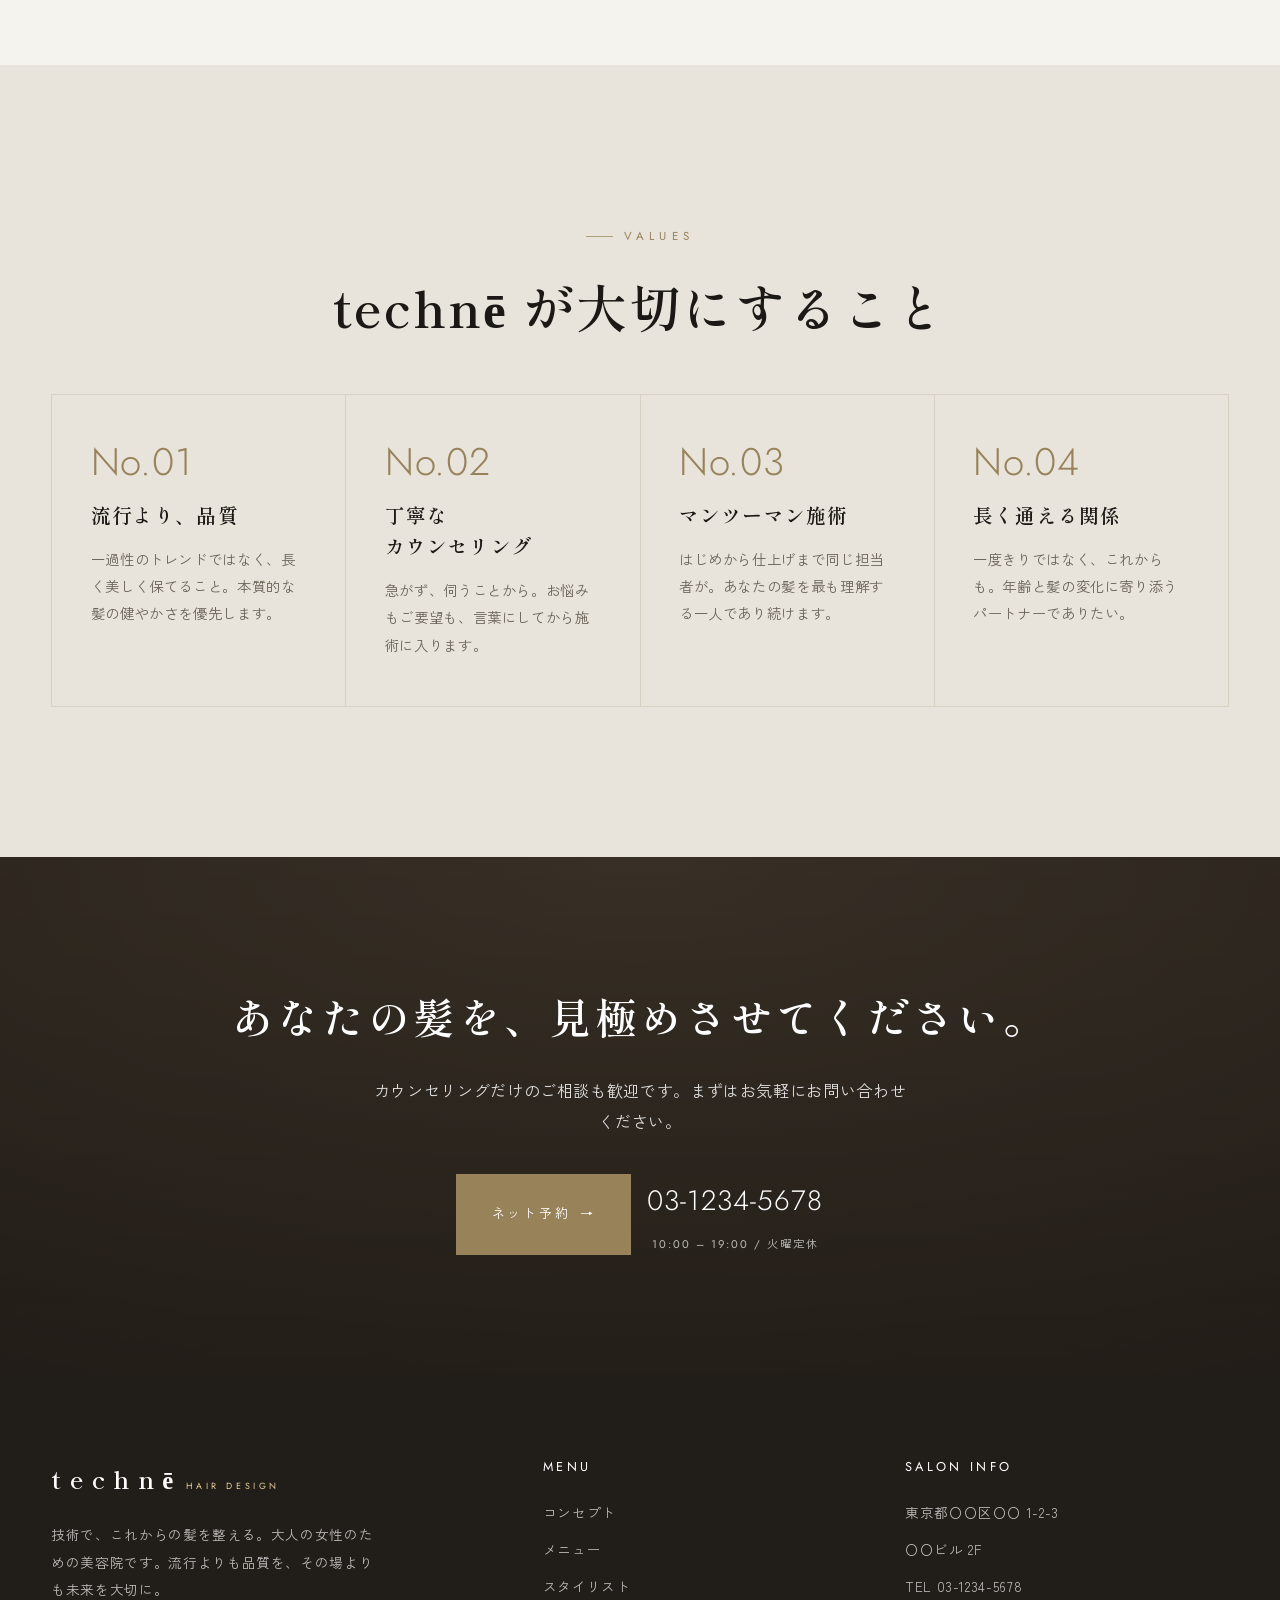
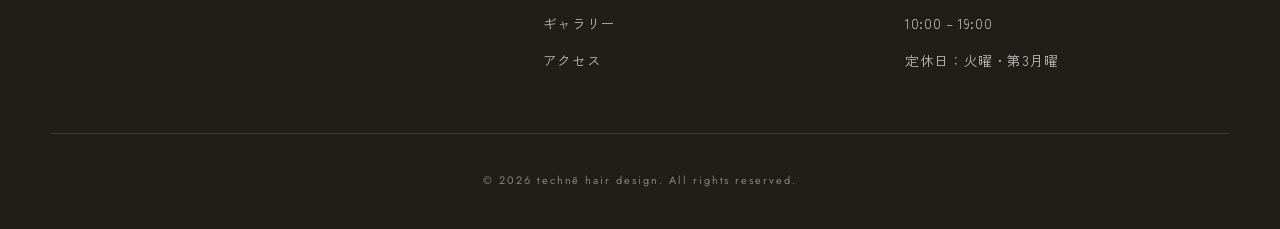
==== commit 66b19000: "写真をJPEGに変換して軽量化＋各ページに実写真を反映 画像を PNG から JPEG(q90) に変換し、37.7MB → 3.9MB（約1/10）に軽量化。 画質はほぼ変わらず、表示速度が大幅に改" ====
--- a/concept.html
+++ b/concept.html
@@ -54,7 +54,7 @@
 <!-- split 1 -->
 <section class="section section--alt">
   <div class="container split">
-    <div class="split__media reveal"><div class="ph ph-2" data-label="COUNSELING"></div></div>
+    <div class="split__media reveal"><div class="ph ph--photo" style="background-image:url(images/cut.jpg)" role="img" aria-label="カットの様子"></div></div>
     <div class="split__body reveal">
       <span class="eyebrow">01 — CARE</span>
       <h2 class="section-title">見極めることから、<br>すべては始まる。</h2>
@@ -67,7 +67,7 @@
 <!-- split 2 -->
 <section class="section">
   <div class="container split split--rev">
-    <div class="split__media reveal"><div class="ph ph-3" data-label="TECHNIQUE"></div></div>
+    <div class="split__media reveal"><div class="ph ph--photo" style="background-image:url(images/shower.jpg)" role="img" aria-label="シャンプーの様子"></div></div>
     <div class="split__body reveal">
       <span class="eyebrow">02 — TECHNIQUE</span>
       <h2 class="section-title">再現できてこそ、<br>本物の技術。</h2>
--- a/css/style.css
+++ b/css/style.css
@@ -267,9 +267,9 @@
   position: absolute;
   inset: 0;
   z-index: 0;
-  background-image: url("../images/hero.png");
+  background-image: url("../images/hero.jpg");
   background-size: cover;
-  background-position: 72% 22%;
+  background-position: 72% 8%;
   background-repeat: no-repeat;
   filter: saturate(0.82) contrast(1.03) brightness(0.95) sepia(0.12);
 }
@@ -415,6 +415,7 @@
   width: 100%; height: 100%;
   background-size: cover;
   background-position: center;
+  background-repeat: no-repeat;
   background-color: #ece6dc;
   position: relative;
   display: flex; align-items: center; justify-content: center;
@@ -438,6 +439,14 @@
 
 /* a slot holding a real photo — hide the empty-slot guides */
 .ph--photo::before, .ph--photo::after { display: none; }
+/* keep the top of the head in frame (crop from the bottom, not the top) */
+.ph--photo { background-position: center top; }
+
+/* gallery page: taller portrait frame so the full style (incl. long hair)
+   fits — head stays pinned to the top via .ph--photo */
+.gallery-grid:not(.gallery-grid--teaser) .gallery-item {
+  aspect-ratio: 2 / 3;
+}
 
 /* ---------- strengths / pillars ---------- */
 .pillars {
